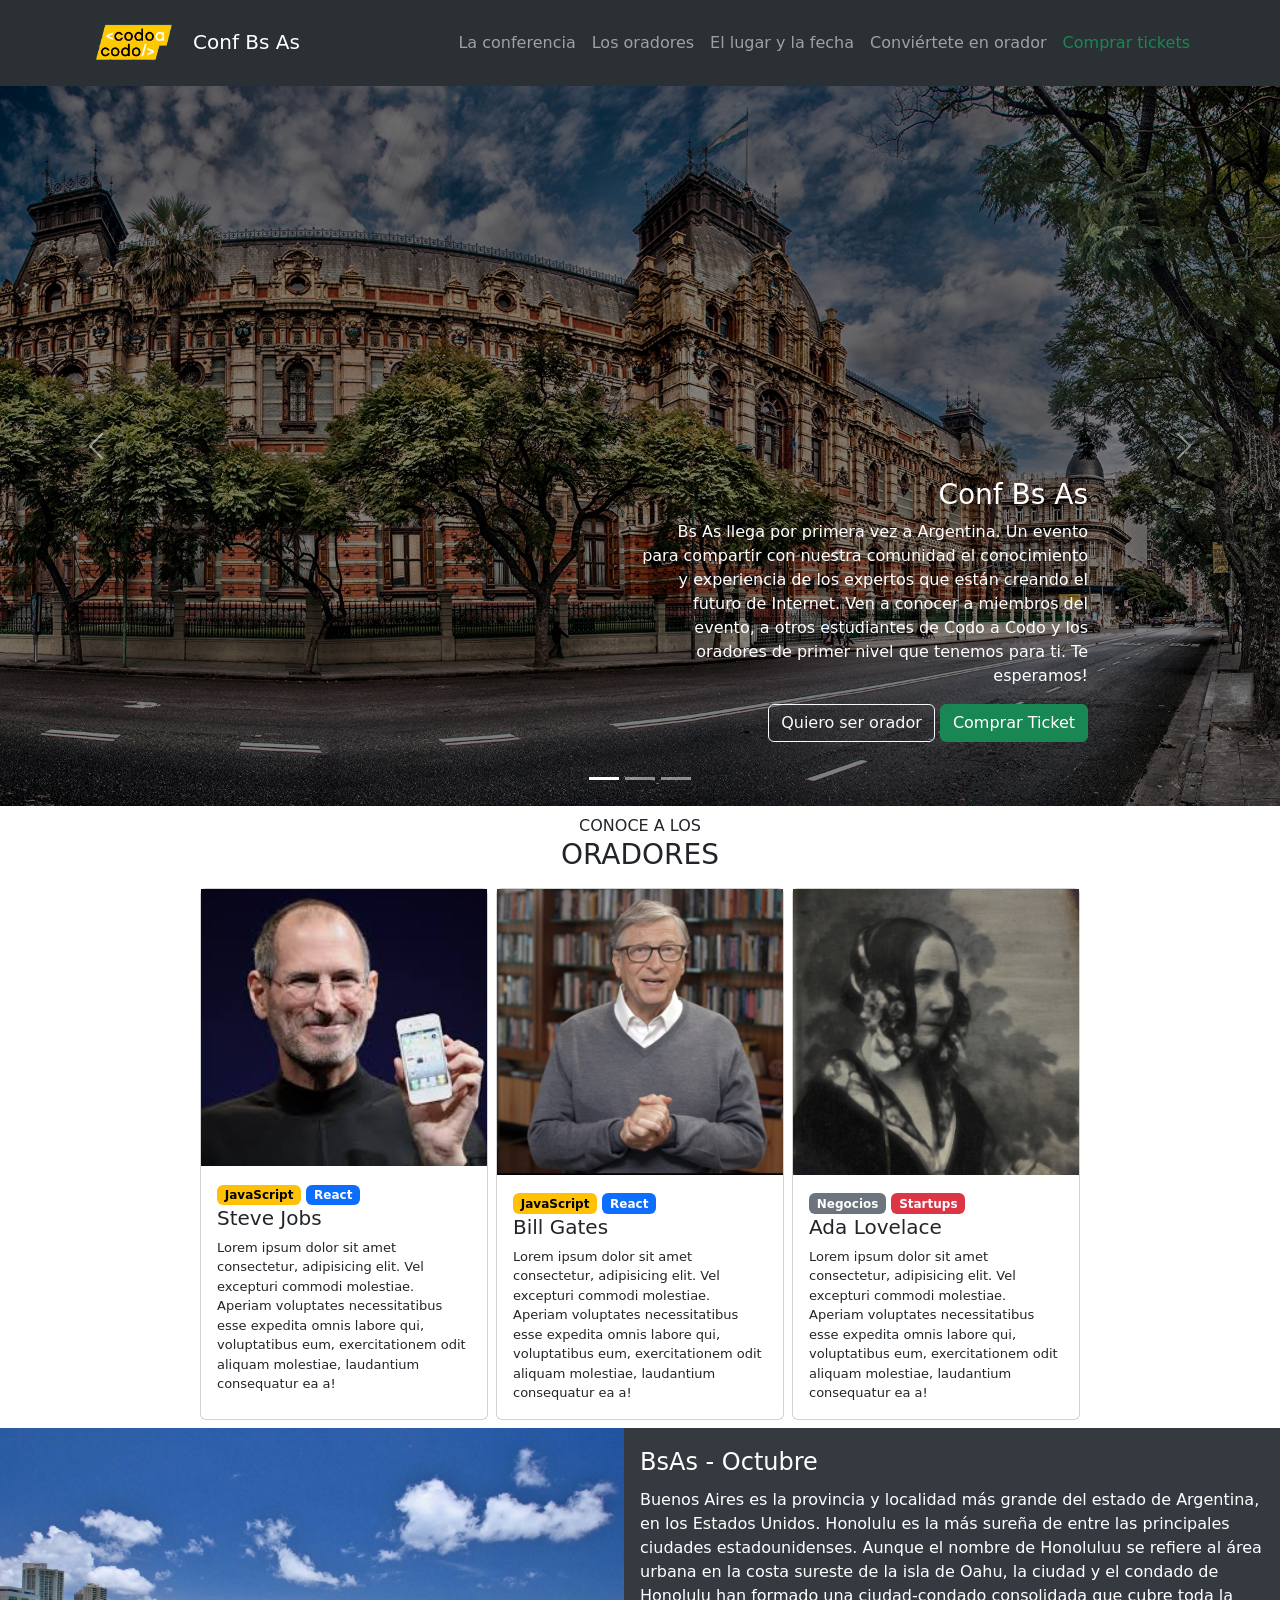
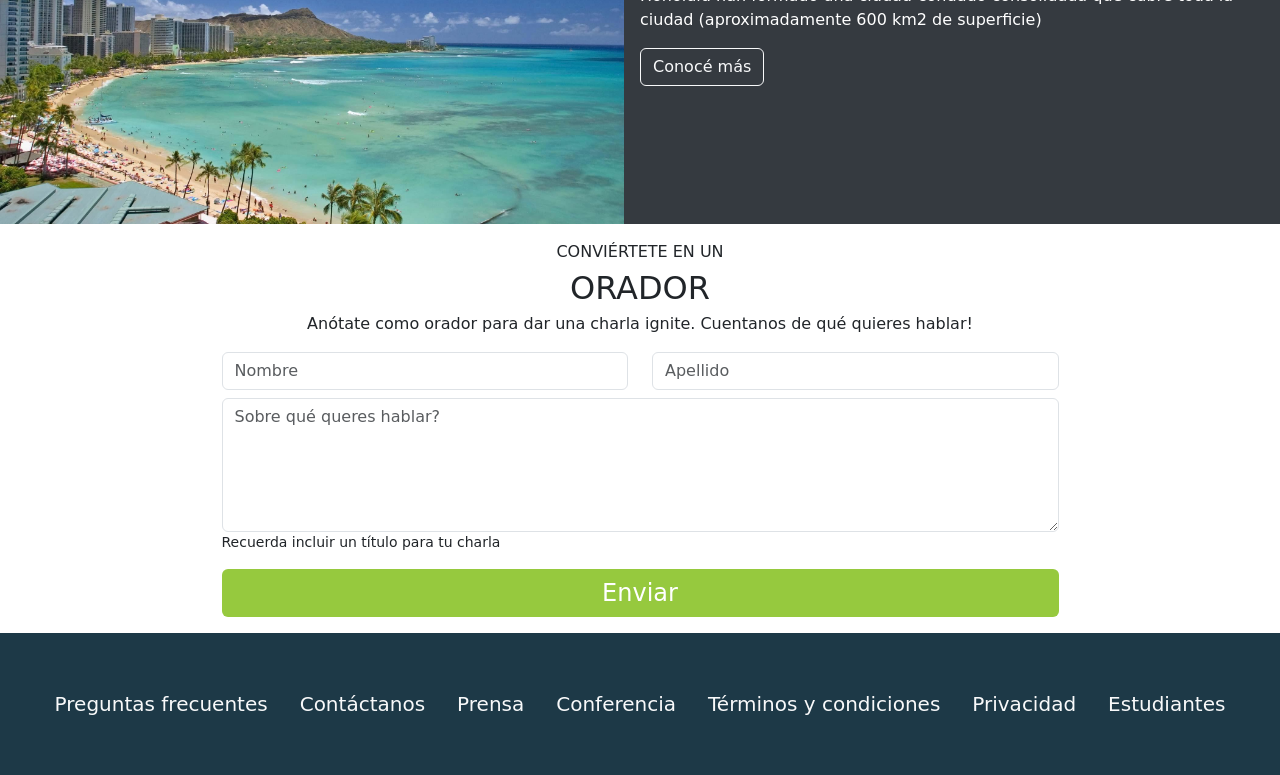
==== index.html @ dd6cf1e6 "Your commit message" ====
<!DOCTYPE html>
<html lang="en">
<head>
    <meta charset="UTF-8">
    <meta name="viewport" content="width=device-width, initial-scale=1.0">
    <link href="https://cdn.jsdelivr.net/npm/bootstrap@5.3.2/dist/css/bootstrap.min.css" rel="stylesheet"
        integrity="sha384-T3c6CoIi6uLrA9TneNEoa7RxnatzjcDSCmG1MXxSR1GAsXEV/Dwwykc2MPK8M2HN" crossorigin="anonymous">
    <link rel="stylesheet" href="css/style.css">
    <title>Conf Bs As</title>
</head>
<body>
    <nav class="navbar navbar-expand-lg bg-body-tertiary sticky-top" data-bs-theme="dark">
        <div class="container-md">
            <a class="navbar-brand" href="index.html">
                <img src="images/codoacodo.png" alt="logo" height="60px">
                Conf Bs As
            </a>
            <button class="navbar-toggler" type="button" data-bs-toggle="collapse" data-bs-target="#navbarSupportedContent"
                aria-controls="navbarSupportedContent" aria-expanded="false" aria-label="Toggle navigation">
                <span class="navbar-toggler-icon"></span>
            </button>
            <div class="collapse navbar-collapse" id="navbarSupportedContent">
                <ul class="navbar-nav ms-auto mb-2 mb-lg-0">
                    <li class="nav-item">
                        <a class="nav-link" href="#carouselExampleCaptions">La conferencia</a>
                    </li>
                    <li class="nav-item">
                        <a class="nav-link" href="#losOradores">Los oradores</a>
                    </li>
                    <li class="nav-item">
                        <a class="nav-link" href="#lugarYfecha">El lugar y la fecha</a>
                    </li>
                    <li class="nav-item">
                        <a class="nav-link" href="#seOrador">Conviértete en orador</a>
                    </li>
                    <li class="nav-item">
                        <a class="nav-link link-success" href="ticket/comprarTickets.html">Comprar tickets</a>
                    </li>
                </ul>
            </div>
        </div>
    </nav>

    <div id="carouselExampleCaptions" class="carousel slide">
        <div class="carousel-indicators">
            <button type="button" data-bs-target="#carouselExampleCaptions" data-bs-slide-to="0" class="active"
                aria-current="true" aria-label="Slide 1"></button>
            <button type="button" data-bs-target="#carouselExampleCaptions" data-bs-slide-to="1"
                aria-label="Slide 2"></button>
            <button type="button" data-bs-target="#carouselExampleCaptions" data-bs-slide-to="2"
                aria-label="Slide 3"></button>
        </div>
        <div class="carousel-inner">
            <div class="carousel-item active brillo">
                <img src="images/ba1.jpg" class="d-block w-100" alt="slide01">
                <div class="carousel-caption d-none d-md-block">
                </div>
            </div>
            <div class="carousel-item brillo">
                <img src="images/ba2.jpg" class="d-block w-100" alt="slide02">
                <div class="carousel-caption d-none d-md-block">
                </div>
            </div>
            <div class="carousel-item brillo">
                <img src="images/ba3.jpg" class="d-block w-100" alt="slide03">
                <div class="carousel-caption d-none d-md-block">
                </div>
            </div>
            <button class="carousel-control-prev" type="button" data-bs-target="#carouselExampleCaptions"
                data-bs-slide="prev">
                <span class="carousel-control-prev-icon" aria-hidden="true"></span>
                <span class="visually-hidden">Previous</span>
            </button>
            <button class="carousel-control-next" type="button" data-bs-target="#carouselExampleCaptions"
                data-bs-slide="next">
                <span class="carousel-control-next-icon" aria-hidden="true"></span>
                <span class="visually-hidden">Next</span>
            </button>
            <div class="carousel-caption text-end d-none d-lg-block start-50">
                <h5 class="fs-3">Conf Bs As</h5>
                <p>Bs As llega por primera vez a Argentina. Un evento para compartir con nuestra comunidad el conocimiento y
                    experiencia de los expertos que están creando el futuro de Internet. Ven a conocer a miembros del
                    evento, a otros estudiantes de Codo a Codo y los oradores de primer nivel que tenemos para ti. Te
                    esperamos!</p>
                <div class="mb-4">
                    <a href="#" class="btn btn-outline-light">Quiero ser orador</a>
                    <a href="ticket/comprarTickets.html" class="btn btn-success">Comprar Ticket</a>
                </div>
            </div>
        </div>
    </div>

    <div class="text-center py-2" id="losOradores">
        <div>CONOCE A LOS</div>
        <h3>ORADORES</h3>
    </div>

    <div class="d-flex justify-content-center flex-wrap">
        <div class="card mx-1 mb-2" style="width: 18rem">
              <img src="images/steve.jpg" alt="steve">
            <div class="card-body">
                <span class="badge text-bg-warning">JavaScript</span>
                <span class="badge text-bg-primary">React</span>
              <h5 class="card-title">Steve Jobs</h5>
              <p class="card-text">Lorem ipsum dolor sit amet consectetur, adipisicing elit. Vel excepturi commodi molestiae. Aperiam voluptates necessitatibus esse expedita omnis labore qui, voluptatibus eum, exercitationem odit aliquam molestiae, laudantium consequatur ea a!</p>
          </div>
        </div>
        <div class="card mx-1 mb-2" style="width: 18rem">
            <img src="images/bill.jpg" alt="bill">
            <div class="card-body">
                <span class="badge text-bg-warning">JavaScript</span>
                <span class="badge text-bg-primary">React</span>
              <h5 class="card-title">Bill Gates</h5>
              <p class="card-text">Lorem ipsum dolor sit amet consectetur, adipisicing elit. Vel excepturi commodi molestiae. Aperiam voluptates necessitatibus esse expedita omnis labore qui, voluptatibus eum, exercitationem odit aliquam molestiae, laudantium consequatur ea a!</p>
            </div>
        </div>
        <div class="card mx-1 mb-2" style="width: 18rem">
                <img src="images/ada.jpeg" alt="ada">
              <div class="card-body">
                  <span class="badge text-bg-secondary">Negocios</span>
                  <span class="badge text-bg-danger">Startups</span>
                  <h5 class="card-title">Ada Lovelace</h5>
                <p class="card-text">Lorem ipsum dolor sit amet consectetur, adipisicing elit. Vel excepturi commodi molestiae. Aperiam voluptates necessitatibus esse expedita omnis labore qui, voluptatibus eum, exercitationem odit aliquam molestiae, laudantium consequatur ea a!</p>
              </div>
          </div>
      </div>

    <div class="d-flex flex-wrap" id="lugarYfecha">
            <div class="col-lg p-0">
                <img src="images/honolulu.jpg" alt="honolulu" class="img-fluid">
            </div>
            <div class="col-lg fondoOscuro text-white px-3">
                <div class="fs-4 mt-3 mb-2">
                    BsAs - Octubre
                </div>
                <div class="mb-3">
                    Buenos Aires es la provincia y localidad más grande del estado de Argentina, en los Estados Unidos. Honolulu es la más sureña de entre las principales ciudades estadounidenses. Aunque el nombre de Honoluluu se refiere al área urbana en la costa sureste de la isla de Oahu, la ciudad y el condado de Honolulu han formado una ciudad-condado consolidada que cubre toda la ciudad (aproximadamente 600 km2 de superficie)
                </div>
                <div class="mb-3">
                    <a href="#" class="btn btn-outline-light">Conocé más</a>
                </div>
            </div>
    </div>

    <div class="container text-center py-3" id="seOrador">
        <div>
            <div>CONVIÉRTETE EN UN</div>
            <div class="fs-2">ORADOR</div>
            <p>Anótate como orador para dar una charla ignite. Cuentanos de qué quieres hablar!</p>
        </div>
        <div class="d-flex justify-content-center">
            <form action="" method="post" class="w-75">
                <div class="row">
                    <div class="col-md mb-2">
                        <input type="text" name="nombre" id="nombre" placeholder="Nombre" class="form-control">
                    </div>
                    <div class="col-md mb-2">
                        <input type="text" name="apellido" id="apellido" placeholder="Apellido" class="form-control">
                    </div>
                </div>
                <div>
                    <div class="col-md">
                        <textarea name="tema" id="tema" rows="5" placeholder="Sobre qué queres hablar?" class="form-control"></textarea>
                        <p class="small text-start">Recuerda incluir un título para tu charla</p>
                    </div>
                </div>
            </form>
        </div>
        <button class="btn btn-success env-btm w-75 fs-4">Enviar</button>
    </div>

    <footer>
        <ul class="nav justify-content-center py-5 fs-5">
            <li class="nav-item">
              <a class="nav-link link-light" href="#">Preguntas frecuentes</a>
            </li>
            <li class="nav-item">
              <a class="nav-link link-light" href="#">Contáctanos</a>
            </li>
            <li class="nav-item">
              <a class="nav-link link-light" href="#">Prensa</a>
            </li>
            <li class="nav-item">
              <a class="nav-link link-light" href="#">Conferencia</a>
            </li>
            <li class="nav-item">
                <a class="nav-link link-light" href="#">Términos y condiciones</a>
              </li>
              <li class="nav-item">
                <a class="nav-link link-light" href="#">Privacidad</a>
              </li>
              <li class="nav-item">
                <a class="nav-link link-light" href="#">Estudiantes</a>
              </li>
          </ul>
    </footer>

      <script src="https://cdn.jsdelivr.net/npm/bootstrap@5.3.2/dist/js/bootstrap.bundle.min.js"
    integrity="sha384-C6RzsynM9kWDrMNeT87bh95OGNyZPhcTNXj1NW7RuBCsyN/o0jlpcV8Qyq46cDfL"
    crossorigin="anonymous"></script>
</body>
</html>
---- css/style.css ----
html {
    height: 100%;
}

body {
    display: flex;
    flex-direction: column;
    min-height: 100%;
}

.brillo {
    filter: brightness(50%);
}

.card-text {
    font-size: small;
}

.fondoOscuro {
    background-color: rgb(53, 58, 64);
}

.env-btm {
    background-color: rgb(150, 201, 62);
    border: none;
}

.box-font{
    font-size: smaller;
    color: gray;
}

footer {
    background-color: rgb(29, 57, 71);
    margin-top: auto;
}
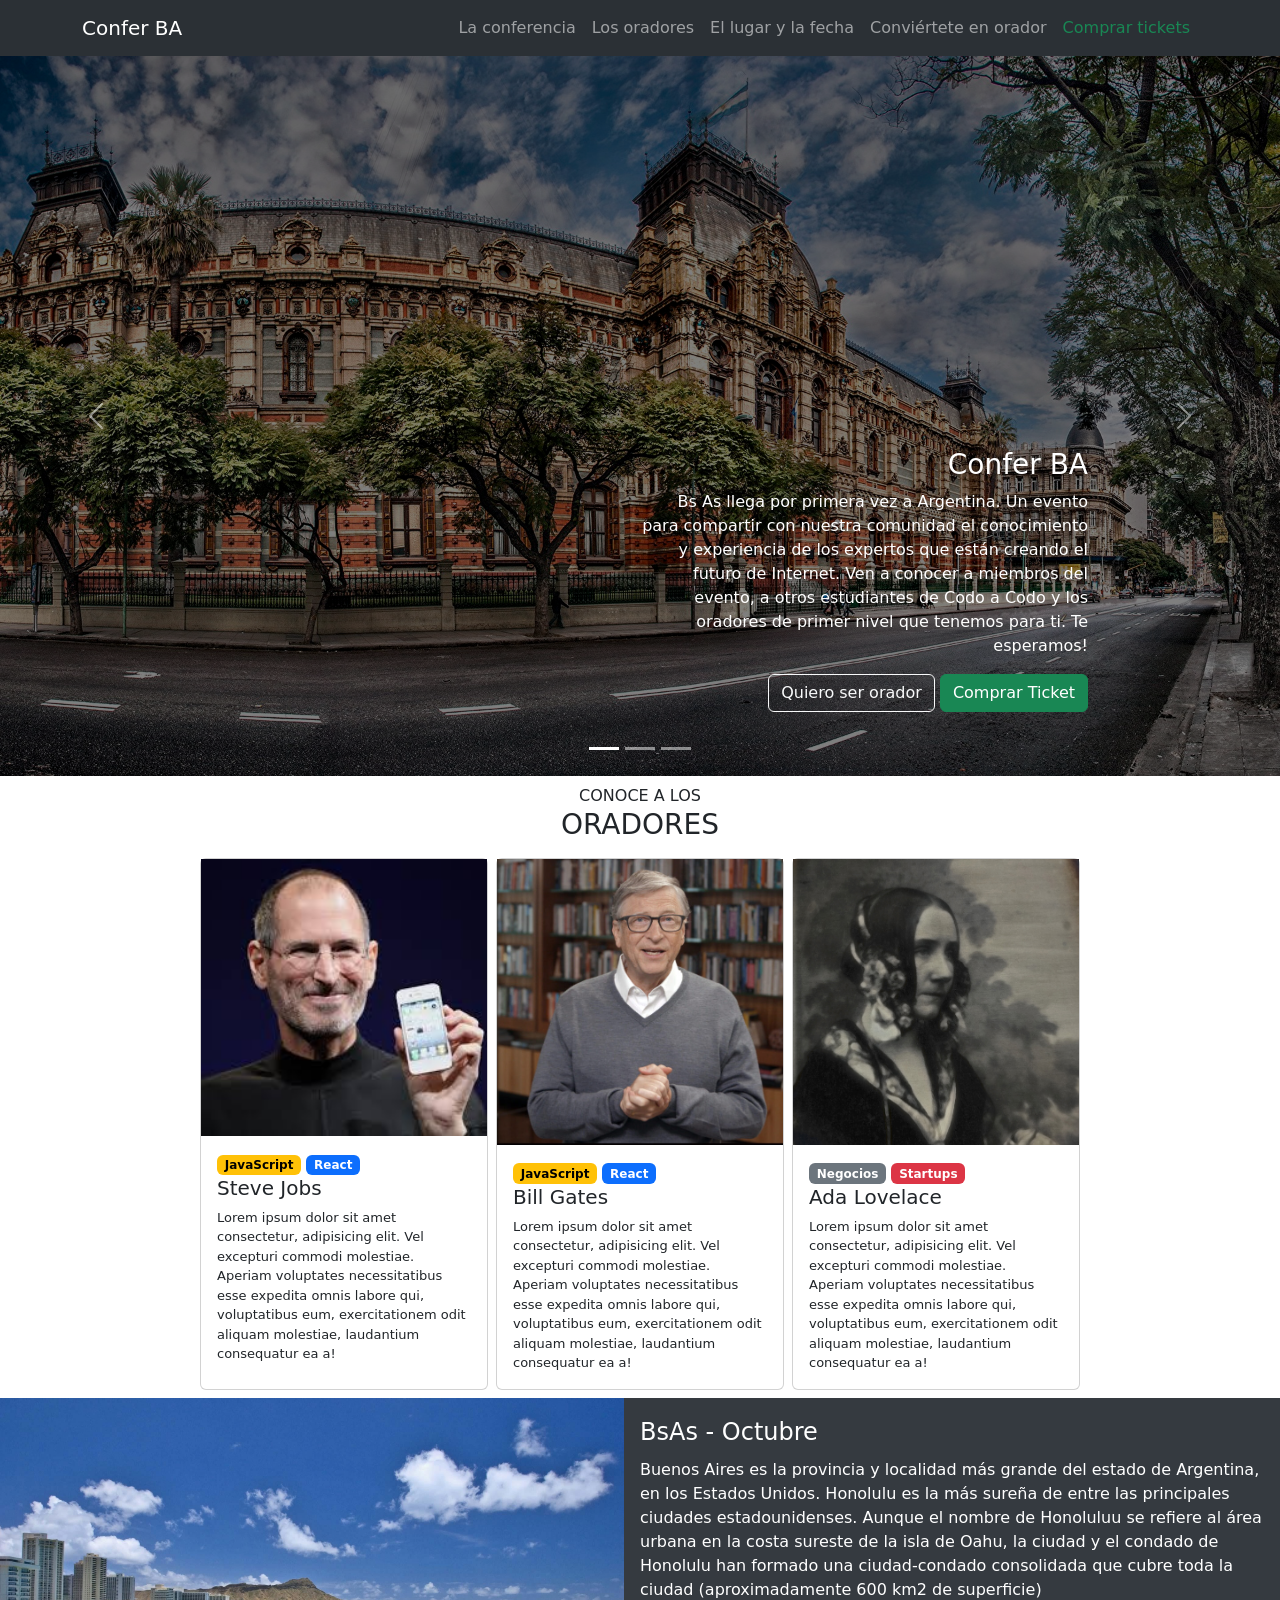
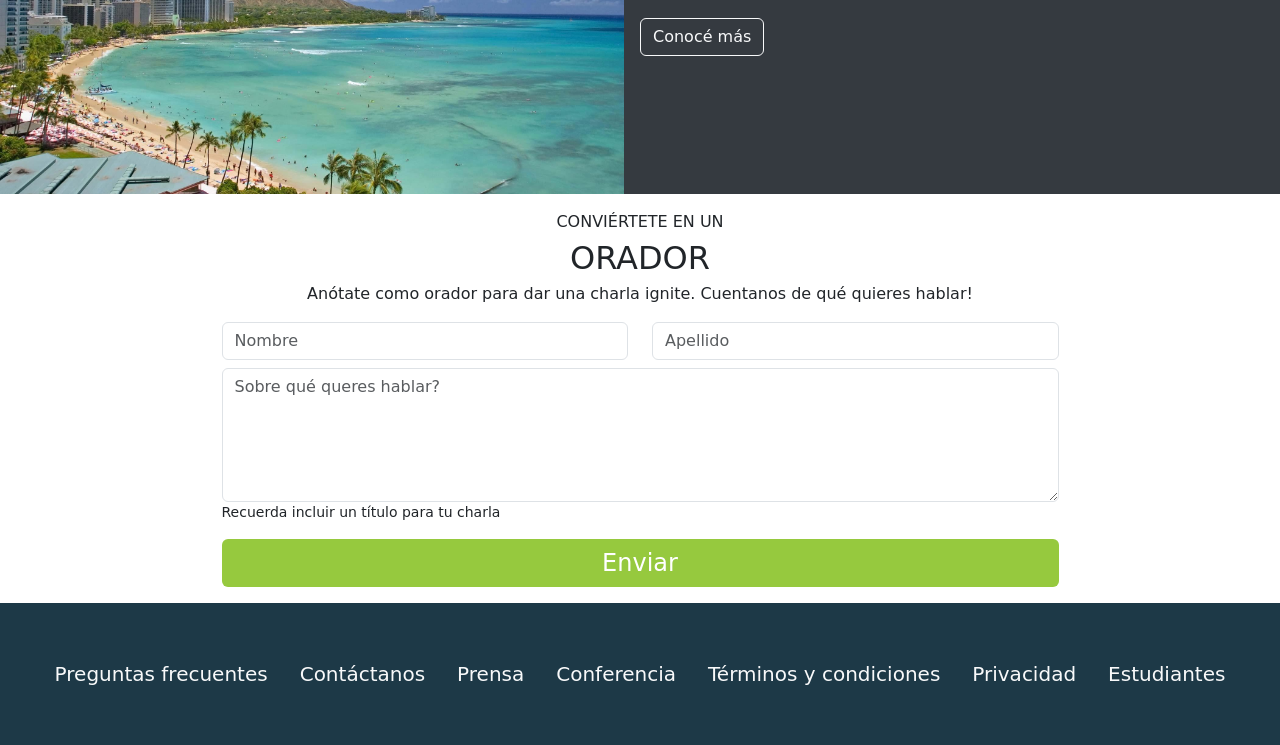
==== commit 6bc55dbd: "Subiendo cambios" ====
--- a/index.html
+++ b/index.html
@@ -6,14 +6,13 @@
     <link href="https://cdn.jsdelivr.net/npm/bootstrap@5.3.2/dist/css/bootstrap.min.css" rel="stylesheet"
         integrity="sha384-T3c6CoIi6uLrA9TneNEoa7RxnatzjcDSCmG1MXxSR1GAsXEV/Dwwykc2MPK8M2HN" crossorigin="anonymous">
     <link rel="stylesheet" href="css/style.css">
-    <title>Conf Bs As</title>
+    <title>Confer BA</title>
 </head>
 <body>
     <nav class="navbar navbar-expand-lg bg-body-tertiary sticky-top" data-bs-theme="dark">
         <div class="container-md">
             <a class="navbar-brand" href="index.html">
-                <img src="images/codoacodo.png" alt="logo" height="60px">
-                Conf Bs As
+                Confer BA
             </a>
             <button class="navbar-toggler" type="button" data-bs-toggle="collapse" data-bs-target="#navbarSupportedContent"
                 aria-controls="navbarSupportedContent" aria-expanded="false" aria-label="Toggle navigation">
@@ -77,7 +76,7 @@
                 <span class="visually-hidden">Next</span>
             </button>
             <div class="carousel-caption text-end d-none d-lg-block start-50">
-                <h5 class="fs-3">Conf Bs As</h5>
+                <h5 class="fs-3">Confer BA</h5>
                 <p>Bs As llega por primera vez a Argentina. Un evento para compartir con nuestra comunidad el conocimiento y
                     experiencia de los expertos que están creando el futuro de Internet. Ven a conocer a miembros del
                     evento, a otros estudiantes de Codo a Codo y los oradores de primer nivel que tenemos para ti. Te
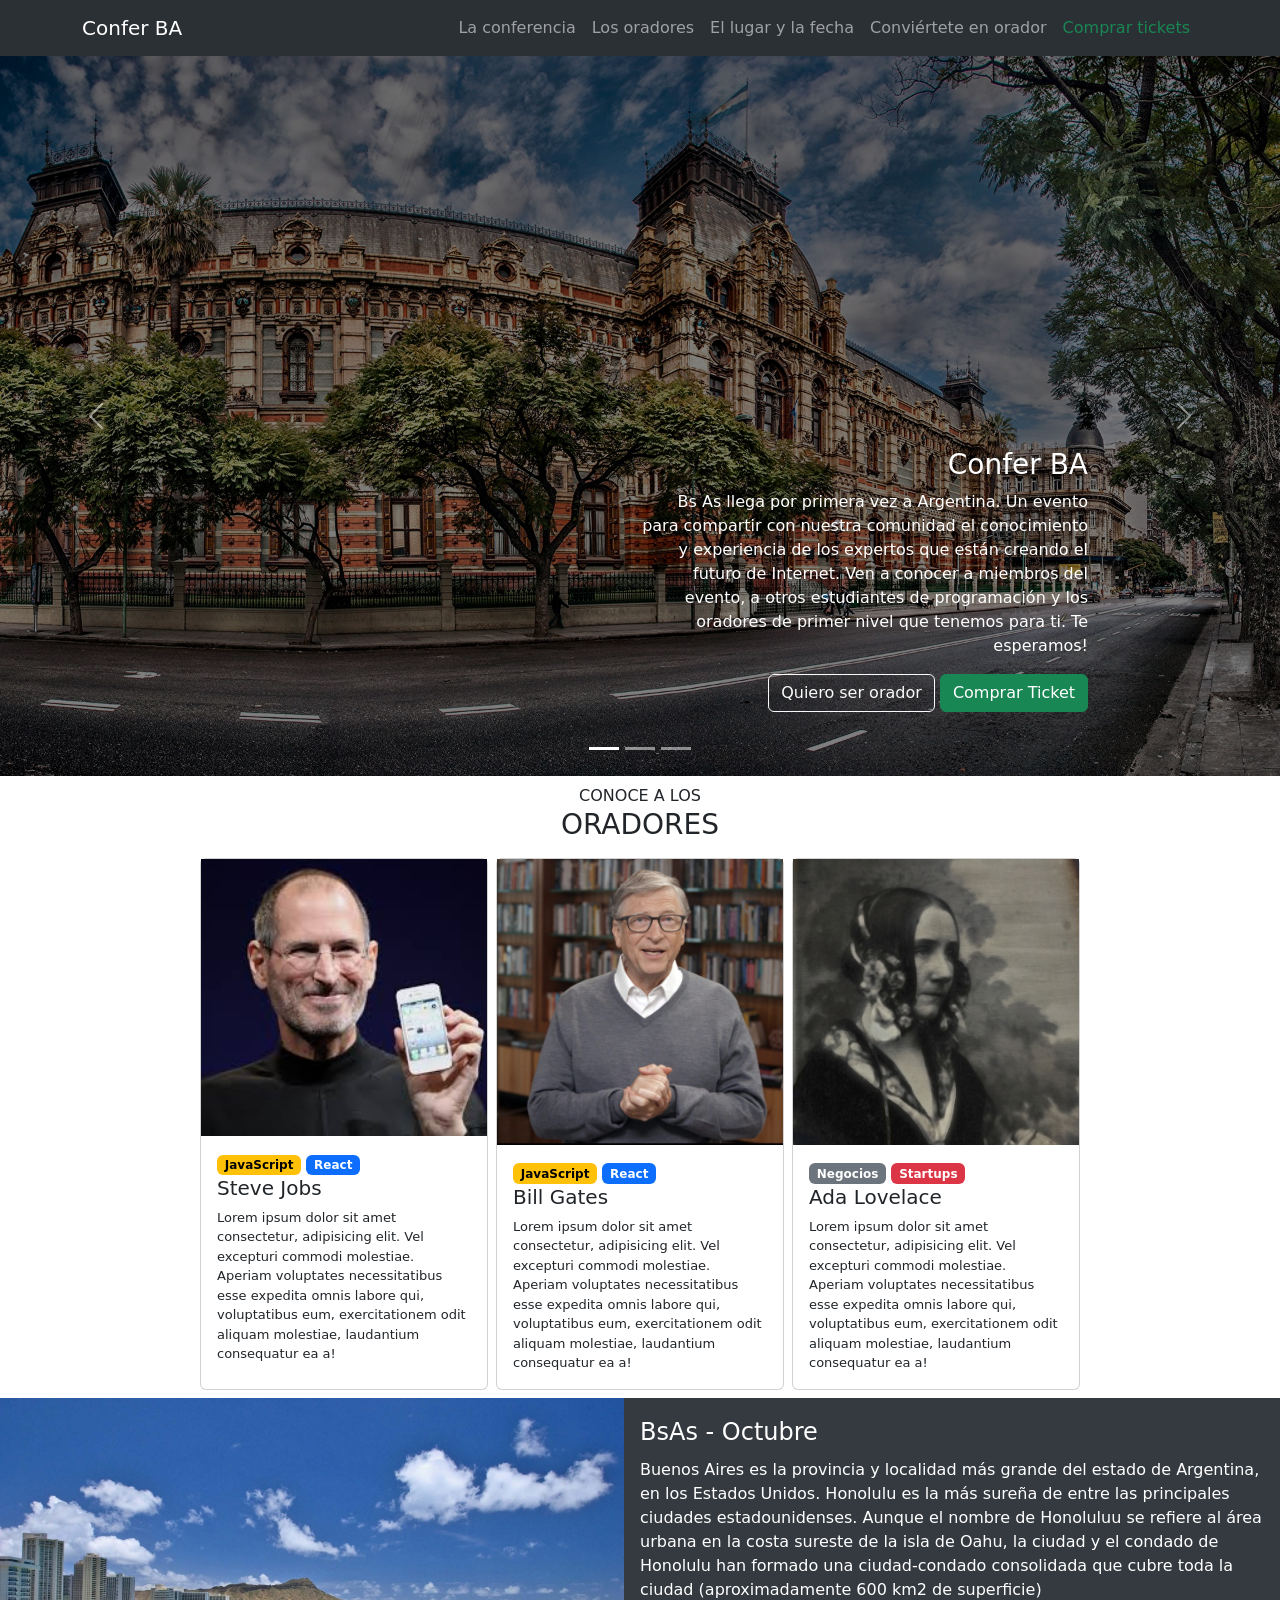
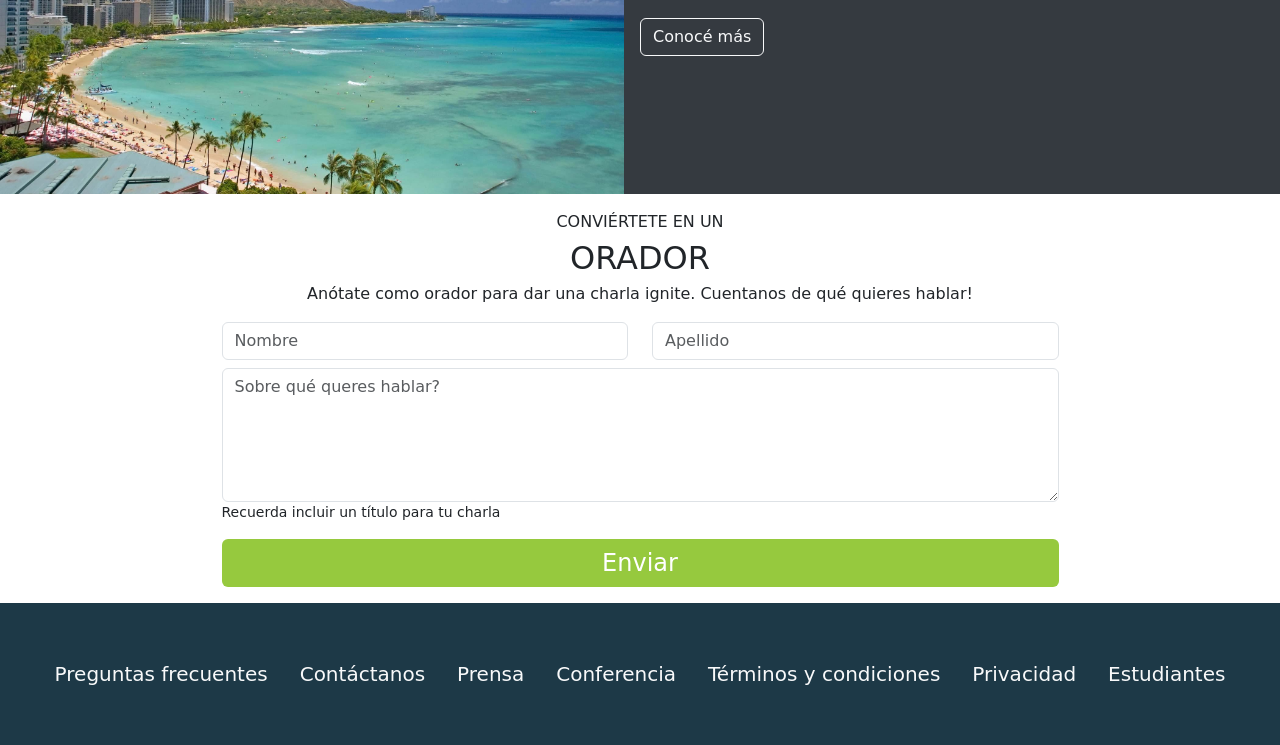
==== commit e539b9f0: "Subiendo cambios 2" ====
--- a/index.html
+++ b/index.html
@@ -1,5 +1,6 @@
 <!DOCTYPE html>
 <html lang="en">
+
 <head>
     <meta charset="UTF-8">
     <meta name="viewport" content="width=device-width, initial-scale=1.0">
@@ -8,14 +9,16 @@
     <link rel="stylesheet" href="css/style.css">
     <title>Confer BA</title>
 </head>
+
 <body>
     <nav class="navbar navbar-expand-lg bg-body-tertiary sticky-top" data-bs-theme="dark">
         <div class="container-md">
             <a class="navbar-brand" href="index.html">
                 Confer BA
             </a>
-            <button class="navbar-toggler" type="button" data-bs-toggle="collapse" data-bs-target="#navbarSupportedContent"
-                aria-controls="navbarSupportedContent" aria-expanded="false" aria-label="Toggle navigation">
+            <button class="navbar-toggler" type="button" data-bs-toggle="collapse"
+                data-bs-target="#navbarSupportedContent" aria-controls="navbarSupportedContent" aria-expanded="false"
+                aria-label="Toggle navigation">
                 <span class="navbar-toggler-icon"></span>
             </button>
             <div class="collapse navbar-collapse" id="navbarSupportedContent">
@@ -77,9 +80,10 @@
             </button>
             <div class="carousel-caption text-end d-none d-lg-block start-50">
                 <h5 class="fs-3">Confer BA</h5>
-                <p>Bs As llega por primera vez a Argentina. Un evento para compartir con nuestra comunidad el conocimiento y
+                <p>Bs As llega por primera vez a Argentina. Un evento para compartir con nuestra comunidad el
+                    conocimiento y
                     experiencia de los expertos que están creando el futuro de Internet. Ven a conocer a miembros del
-                    evento, a otros estudiantes de Codo a Codo y los oradores de primer nivel que tenemos para ti. Te
+                    evento, a otros estudiantes de programación y los oradores de primer nivel que tenemos para ti. Te
                     esperamos!</p>
                 <div class="mb-4">
                     <a href="#" class="btn btn-outline-light">Quiero ser orador</a>
@@ -96,49 +100,59 @@
 
     <div class="d-flex justify-content-center flex-wrap">
         <div class="card mx-1 mb-2" style="width: 18rem">
-              <img src="images/steve.jpg" alt="steve">
+            <img src="images/steve.jpg" alt="steve">
             <div class="card-body">
                 <span class="badge text-bg-warning">JavaScript</span>
                 <span class="badge text-bg-primary">React</span>
-              <h5 class="card-title">Steve Jobs</h5>
-              <p class="card-text">Lorem ipsum dolor sit amet consectetur, adipisicing elit. Vel excepturi commodi molestiae. Aperiam voluptates necessitatibus esse expedita omnis labore qui, voluptatibus eum, exercitationem odit aliquam molestiae, laudantium consequatur ea a!</p>
-          </div>
+                <h5 class="card-title">Steve Jobs</h5>
+                <p class="card-text">Lorem ipsum dolor sit amet consectetur, adipisicing elit. Vel excepturi commodi
+                    molestiae. Aperiam voluptates necessitatibus esse expedita omnis labore qui, voluptatibus eum,
+                    exercitationem odit aliquam molestiae, laudantium consequatur ea a!</p>
+            </div>
         </div>
         <div class="card mx-1 mb-2" style="width: 18rem">
             <img src="images/bill.jpg" alt="bill">
             <div class="card-body">
                 <span class="badge text-bg-warning">JavaScript</span>
                 <span class="badge text-bg-primary">React</span>
-              <h5 class="card-title">Bill Gates</h5>
-              <p class="card-text">Lorem ipsum dolor sit amet consectetur, adipisicing elit. Vel excepturi commodi molestiae. Aperiam voluptates necessitatibus esse expedita omnis labore qui, voluptatibus eum, exercitationem odit aliquam molestiae, laudantium consequatur ea a!</p>
+                <h5 class="card-title">Bill Gates</h5>
+                <p class="card-text">Lorem ipsum dolor sit amet consectetur, adipisicing elit. Vel excepturi commodi
+                    molestiae. Aperiam voluptates necessitatibus esse expedita omnis labore qui, voluptatibus eum,
+                    exercitationem odit aliquam molestiae, laudantium consequatur ea a!</p>
             </div>
         </div>
         <div class="card mx-1 mb-2" style="width: 18rem">
-                <img src="images/ada.jpeg" alt="ada">
-              <div class="card-body">
-                  <span class="badge text-bg-secondary">Negocios</span>
-                  <span class="badge text-bg-danger">Startups</span>
-                  <h5 class="card-title">Ada Lovelace</h5>
-                <p class="card-text">Lorem ipsum dolor sit amet consectetur, adipisicing elit. Vel excepturi commodi molestiae. Aperiam voluptates necessitatibus esse expedita omnis labore qui, voluptatibus eum, exercitationem odit aliquam molestiae, laudantium consequatur ea a!</p>
-              </div>
-          </div>
-      </div>
+            <img src="images/ada.jpeg" alt="ada">
+            <div class="card-body">
+                <span class="badge text-bg-secondary">Negocios</span>
+                <span class="badge text-bg-danger">Startups</span>
+                <h5 class="card-title">Ada Lovelace</h5>
+                <p class="card-text">Lorem ipsum dolor sit amet consectetur, adipisicing elit. Vel excepturi commodi
+                    molestiae. Aperiam voluptates necessitatibus esse expedita omnis labore qui, voluptatibus eum,
+                    exercitationem odit aliquam molestiae, laudantium consequatur ea a!</p>
+            </div>
+        </div>
+    </div>
 
     <div class="d-flex flex-wrap" id="lugarYfecha">
-            <div class="col-lg p-0">
-                <img src="images/honolulu.jpg" alt="honolulu" class="img-fluid">
-            </div>
-            <div class="col-lg fondoOscuro text-white px-3">
-                <div class="fs-4 mt-3 mb-2">
-                    BsAs - Octubre
-                </div>
-                <div class="mb-3">
-                    Buenos Aires es la provincia y localidad más grande del estado de Argentina, en los Estados Unidos. Honolulu es la más sureña de entre las principales ciudades estadounidenses. Aunque el nombre de Honoluluu se refiere al área urbana en la costa sureste de la isla de Oahu, la ciudad y el condado de Honolulu han formado una ciudad-condado consolidada que cubre toda la ciudad (aproximadamente 600 km2 de superficie)
-                </div>
-                <div class="mb-3">
-                    <a href="#" class="btn btn-outline-light">Conocé más</a>
-                </div>
-            </div>
+        <div class="col-lg p-0">
+            <img src="images/honolulu.jpg" alt="honolulu" class="img-fluid">
+        </div>
+        <div class="col-lg fondoOscuro text-white px-3">
+            <div class="fs-4 mt-3 mb-2">
+                BsAs - Octubre
+            </div>
+            <div class="mb-3">
+                Buenos Aires es la provincia y localidad más grande del estado de Argentina, en los Estados Unidos.
+                Honolulu es la más sureña de entre las principales ciudades estadounidenses. Aunque el nombre de
+                Honoluluu se refiere al área urbana en la costa sureste de la isla de Oahu, la ciudad y el condado de
+                Honolulu han formado una ciudad-condado consolidada que cubre toda la ciudad (aproximadamente 600 km2 de
+                superficie)
+            </div>
+            <div class="mb-3">
+                <a href="#" class="btn btn-outline-light">Conocé más</a>
+            </div>
+        </div>
     </div>
 
     <div class="container text-center py-3" id="seOrador">
@@ -159,7 +173,8 @@
                 </div>
                 <div>
                     <div class="col-md">
-                        <textarea name="tema" id="tema" rows="5" placeholder="Sobre qué queres hablar?" class="form-control"></textarea>
+                        <textarea name="tema" id="tema" rows="5" placeholder="Sobre qué queres hablar?"
+                            class="form-control"></textarea>
                         <p class="small text-start">Recuerda incluir un título para tu charla</p>
                     </div>
                 </div>
@@ -171,31 +186,32 @@
     <footer>
         <ul class="nav justify-content-center py-5 fs-5">
             <li class="nav-item">
-              <a class="nav-link link-light" href="#">Preguntas frecuentes</a>
-            </li>
-            <li class="nav-item">
-              <a class="nav-link link-light" href="#">Contáctanos</a>
-            </li>
-            <li class="nav-item">
-              <a class="nav-link link-light" href="#">Prensa</a>
-            </li>
-            <li class="nav-item">
-              <a class="nav-link link-light" href="#">Conferencia</a>
+                <a class="nav-link link-light" href="#">Preguntas frecuentes</a>
+            </li>
+            <li class="nav-item">
+                <a class="nav-link link-light" href="#">Contáctanos</a>
+            </li>
+            <li class="nav-item">
+                <a class="nav-link link-light" href="#">Prensa</a>
+            </li>
+            <li class="nav-item">
+                <a class="nav-link link-light" href="#">Conferencia</a>
             </li>
             <li class="nav-item">
                 <a class="nav-link link-light" href="#">Términos y condiciones</a>
-              </li>
-              <li class="nav-item">
+            </li>
+            <li class="nav-item">
                 <a class="nav-link link-light" href="#">Privacidad</a>
-              </li>
-              <li class="nav-item">
+            </li>
+            <li class="nav-item">
                 <a class="nav-link link-light" href="#">Estudiantes</a>
-              </li>
-          </ul>
+            </li>
+        </ul>
     </footer>
 
-      <script src="https://cdn.jsdelivr.net/npm/bootstrap@5.3.2/dist/js/bootstrap.bundle.min.js"
-    integrity="sha384-C6RzsynM9kWDrMNeT87bh95OGNyZPhcTNXj1NW7RuBCsyN/o0jlpcV8Qyq46cDfL"
-    crossorigin="anonymous"></script>
+    <script src="https://cdn.jsdelivr.net/npm/bootstrap@5.3.2/dist/js/bootstrap.bundle.min.js"
+        integrity="sha384-C6RzsynM9kWDrMNeT87bh95OGNyZPhcTNXj1NW7RuBCsyN/o0jlpcV8Qyq46cDfL"
+        crossorigin="anonymous"></script>
 </body>
+
 </html>
